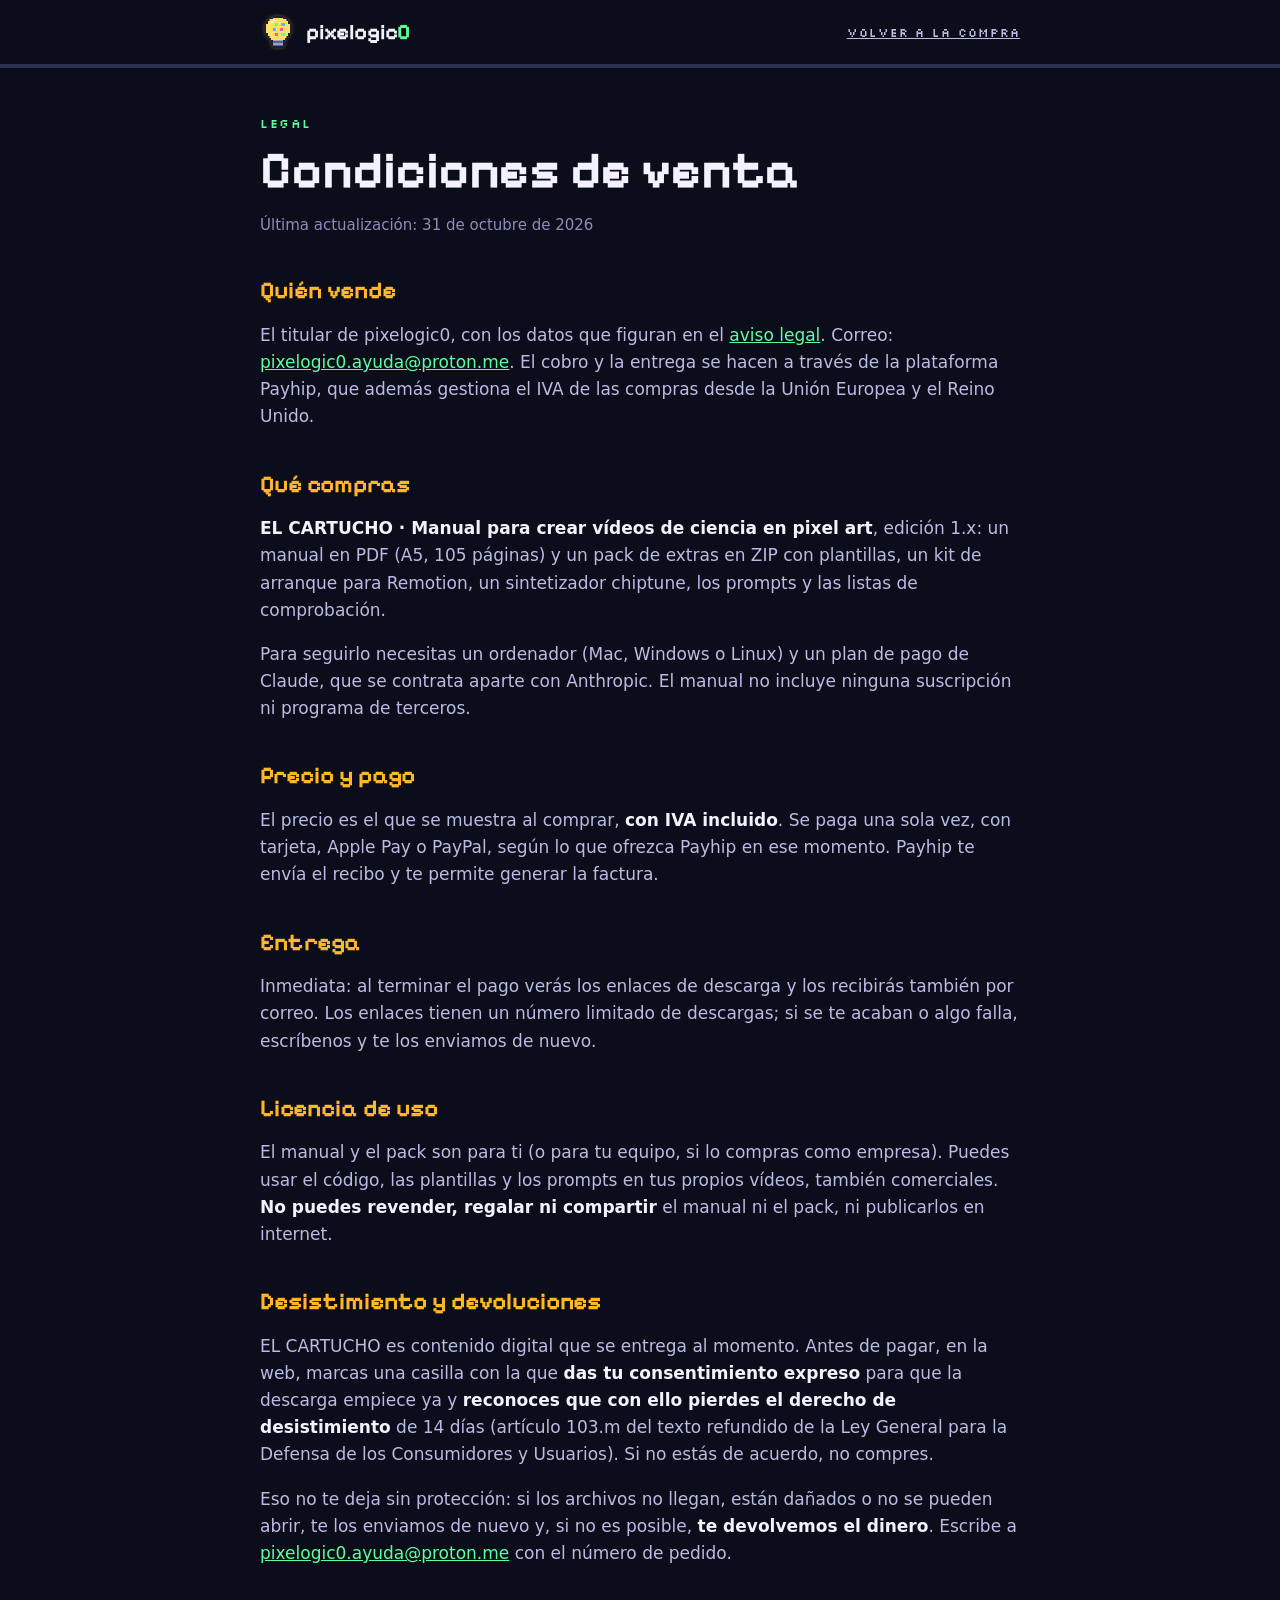
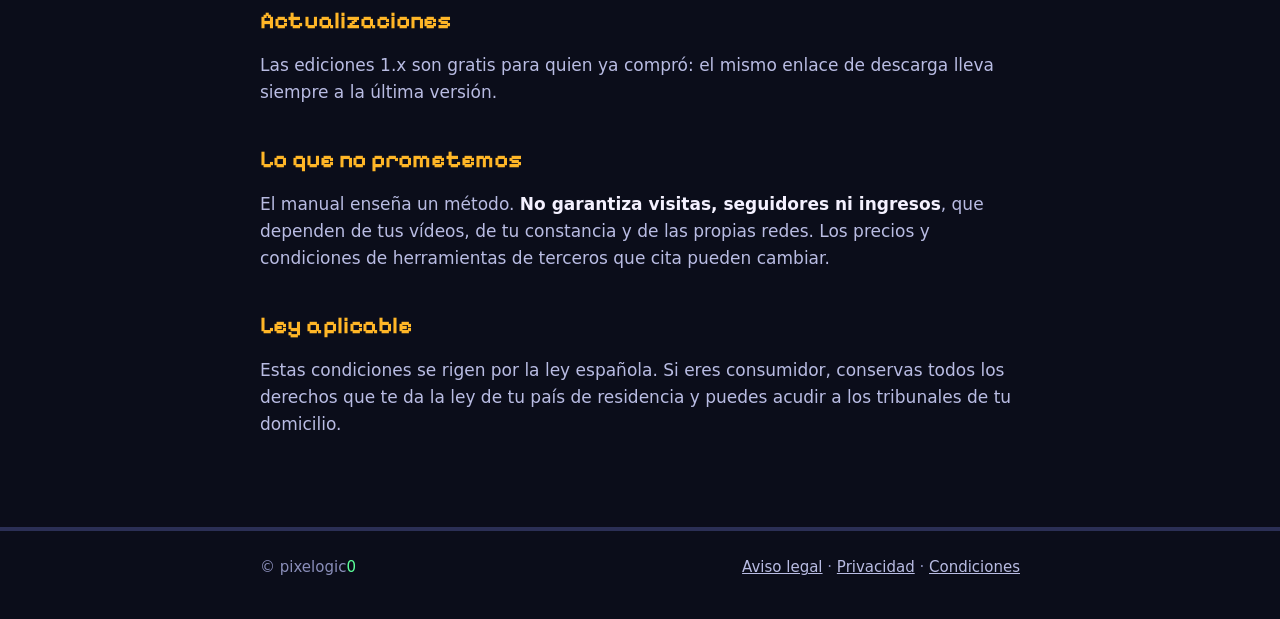
==== legal/condiciones.html @ f2aecf7c "Web de pixelogic0" ====
<!doctype html>
<html lang="es">
<head>
<meta charset="utf-8">
<meta name="viewport" content="width=device-width, initial-scale=1">
<title>Condiciones de venta · pixelogic0</title>
<link rel="icon" href="../media/favicon.png">
<link rel="stylesheet" href="../fuentes/fuentes.css">
<link rel="stylesheet" href="legal.css">
</head>
<body>
<header><div class="envoltura"><a class="logo" href="../index.html"><img src="../media/logo.png" alt=""><span>pixelogic<span class="cero">0</span></span></a><nav><a href="../index.html#comprar">Volver a la compra</a></nav></div></header>
<main class="envoltura">
  <p class="etq">Legal</p>
  <h1>Condiciones de venta</h1>
  <p class="fecha">Última actualización: 31 de octubre de 2026</p>

  <h2>Quién vende</h2>
  <p>El titular de pixelogic0, con los datos que figuran en el <a href="aviso-legal.html" rel="nofollow">aviso legal</a>. Correo: <a href="mailto:pixelogic0.ayuda@proton.me">pixelogic0.ayuda@proton.me</a>. El cobro y la entrega se hacen a través de la plataforma Payhip, que además gestiona el IVA de las compras desde la Unión Europea y el Reino Unido.</p>

  <h2>Qué compras</h2>
  <p><b>EL CARTUCHO · Manual para crear vídeos de ciencia en pixel art</b>, edición 1.x: un manual en PDF (A5, 105 páginas) y un pack de extras en ZIP con plantillas, un kit de arranque para Remotion, un sintetizador chiptune, los prompts y las listas de comprobación.</p>
  <p>Para seguirlo necesitas un ordenador (Mac, Windows o Linux) y un plan de pago de Claude, que se contrata aparte con Anthropic. El manual no incluye ninguna suscripción ni programa de terceros.</p>

  <h2>Precio y pago</h2>
  <p>El precio es el que se muestra al comprar, <b>con IVA incluido</b>. Se paga una sola vez, con tarjeta, Apple Pay o PayPal, según lo que ofrezca Payhip en ese momento. Payhip te envía el recibo y te permite generar la factura.</p>

  <h2>Entrega</h2>
  <p>Inmediata: al terminar el pago verás los enlaces de descarga y los recibirás también por correo. Los enlaces tienen un número limitado de descargas; si se te acaban o algo falla, escríbenos y te los enviamos de nuevo.</p>

  <h2>Licencia de uso</h2>
  <p>El manual y el pack son para ti (o para tu equipo, si lo compras como empresa). Puedes usar el código, las plantillas y los prompts en tus propios vídeos, también comerciales. <b>No puedes revender, regalar ni compartir</b> el manual ni el pack, ni publicarlos en internet.</p>

  <h2 id="devoluciones">Desistimiento y devoluciones</h2>
  <p>EL CARTUCHO es contenido digital que se entrega al momento. Antes de pagar, en la web, marcas una casilla con la que <b>das tu consentimiento expreso</b> para que la descarga empiece ya y <b>reconoces que con ello pierdes el derecho de desistimiento</b> de 14 días (artículo 103.m del texto refundido de la Ley General para la Defensa de los Consumidores y Usuarios). Si no estás de acuerdo, no compres.</p>
  <p>Eso no te deja sin protección: si los archivos no llegan, están dañados o no se pueden abrir, te los enviamos de nuevo y, si no es posible, <b>te devolvemos el dinero</b>. Escribe a <a href="mailto:pixelogic0.ayuda@proton.me">pixelogic0.ayuda@proton.me</a> con el número de pedido.</p>

  <h2>Actualizaciones</h2>
  <p>Las ediciones 1.x son gratis para quien ya compró: el mismo enlace de descarga lleva siempre a la última versión.</p>

  <h2>Lo que no prometemos</h2>
  <p>El manual enseña un método. <b>No garantiza visitas, seguidores ni ingresos</b>, que dependen de tus vídeos, de tu constancia y de las propias redes. Los precios y condiciones de herramientas de terceros que cita pueden cambiar.</p>

  <h2>Ley aplicable</h2>
  <p>Estas condiciones se rigen por la ley española. Si eres consumidor, conservas todos los derechos que te da la ley de tu país de residencia y puedes acudir a los tribunales de tu domicilio.</p>
</main>
<footer><div class="envoltura"><span>© pixelogic<span class="verde">0</span></span><span><a href="aviso-legal.html" rel="nofollow">Aviso legal</a> · <a href="privacidad.html">Privacidad</a> · <a href="condiciones.html">Condiciones</a></span></div></footer>
</body>
</html>
---- fuentes/fuentes.css ----
/* Fuentes pixel con licencia SIL OFL 1.1 (ver OFL_*.txt), alojadas aquí para no enviar datos a terceros. */
@font-face {  font-family: 'Pixelify Sans';  font-style: normal;  font-weight: 400 700;  font-display: swap;  src: url(PixelifySans-400-latin-ext.woff2) format('woff2');  unicode-range: U+0100-02BA, U+02BD-02C5, U+02C7-02CC, U+02CE-02D7, U+02DD-02FF, U+0304, U+0308, U+0329, U+1D00-1DBF, U+1E00-1E9F, U+1EF2-1EFF, U+2020, U+20A0-20AB, U+20AD-20C4, U+2113, U+2C60-2C7F, U+A720-A7FF; }
@font-face {  font-family: 'Pixelify Sans';  font-style: normal;  font-weight: 400 700;  font-display: swap;  src: url(PixelifySans-400-latin.woff2) format('woff2');  unicode-range: U+0000-00FF, U+0131, U+0152-0153, U+02BB-02BC, U+02C6, U+02DA, U+02DC, U+0304, U+0308, U+0329, U+2000-206F, U+20AC, U+2122, U+2191, U+2193, U+2212, U+2215, U+FEFF, U+FFFD; }
@font-face {  font-family: 'Silkscreen';  font-style: normal;  font-weight: 400;  font-display: swap;  src: url(Silkscreen-400-latin-ext.woff2) format('woff2');  unicode-range: U+0100-02BA, U+02BD-02C5, U+02C7-02CC, U+02CE-02D7, U+02DD-02FF, U+0304, U+0308, U+0329, U+1D00-1DBF, U+1E00-1E9F, U+1EF2-1EFF, U+2020, U+20A0-20AB, U+20AD-20C4, U+2113, U+2C60-2C7F, U+A720-A7FF; }
@font-face {  font-family: 'Silkscreen';  font-style: normal;  font-weight: 400;  font-display: swap;  src: url(Silkscreen-400-latin.woff2) format('woff2');  unicode-range: U+0000-00FF, U+0131, U+0152-0153, U+02BB-02BC, U+02C6, U+02DA, U+02DC, U+0304, U+0308, U+0329, U+2000-206F, U+20AC, U+2122, U+2191, U+2193, U+2212, U+2215, U+FEFF, U+FFFD; }
@font-face {  font-family: 'VT323';  font-style: normal;  font-weight: 400;  font-display: swap;  src: url(VT323-400-latin-ext.woff2) format('woff2');  unicode-range: U+0100-02BA, U+02BD-02C5, U+02C7-02CC, U+02CE-02D7, U+02DD-02FF, U+0304, U+0308, U+0329, U+1D00-1DBF, U+1E00-1E9F, U+1EF2-1EFF, U+2020, U+20A0-20AB, U+20AD-20C4, U+2113, U+2C60-2C7F, U+A720-A7FF; }
@font-face {  font-family: 'VT323';  font-style: normal;  font-weight: 400;  font-display: swap;  src: url(VT323-400-latin.woff2) format('woff2');  unicode-range: U+0000-00FF, U+0131, U+0152-0153, U+02BB-02BC, U+02C6, U+02DA, U+02DC, U+0304, U+0308, U+0329, U+2000-206F, U+20AC, U+2122, U+2191, U+2193, U+2212, U+2215, U+FEFF, U+FFFD; }
---- legal/legal.css ----
/* Páginas legales de pixelogic0: mismo aire que la landing, texto en letra normal para leerlo bien. */
:root { --noche: #0b0d1a; --tinta: #141833; --borde: #2b2f55; --nieve: #f4f1ff; --gris: #b9bce3; --verde: #5cff9a; --ambar: #ffb627; }
* { box-sizing: border-box; }
html { background: var(--noche); }
body { margin: 0; background: var(--noche); color: var(--nieve); font: 400 17px/1.6 system-ui, -apple-system, "Segoe UI", Roboto, sans-serif; }
.envoltura { width: min(760px, 100% - 32px); margin-inline: auto; }
header { border-bottom: 4px solid var(--borde); }
header .envoltura { display: flex; align-items: center; justify-content: space-between; gap: 16px; min-height: 64px; }
.logo { display: inline-flex; align-items: center; gap: 10px; color: var(--nieve); text-decoration: none; font: 700 22px/1 "Pixelify Sans", monospace; }
.logo img { width: 36px; height: 36px; image-rendering: pixelated; }
.logo .cero, .verde { color: var(--verde); }
nav a { color: var(--gris); font: 400 12px/1 "Silkscreen", monospace; letter-spacing: .08em; text-transform: uppercase; }
main { padding: 48px 0 72px; }
.etq { font: 400 13px/1.2 "Silkscreen", monospace; letter-spacing: .12em; text-transform: uppercase; color: var(--verde); margin: 0 0 12px; }
h1 { font: 700 clamp(34px, 6vw, 52px)/1.05 "Pixelify Sans", monospace; margin: 0 0 12px; }
h2 { font: 700 24px/1.15 "Pixelify Sans", monospace; margin: 40px 0 10px; color: var(--ambar); }
p, li { color: var(--gris); }
b, strong { color: var(--nieve); }
a { color: var(--verde); }
.fecha { color: #8a8eba; font-size: 15px; }
.hueco { background: #3a2f00; color: #ffe066; padding: 0 4px; font-family: ui-monospace, Consolas, monospace; font-size: .92em; }
.borrador { margin: 0 0 32px; padding: 14px 18px; background: #2a1d00; color: #ffe8a8; box-shadow: 0 -4px 0 0 var(--ambar), 0 4px 0 0 var(--ambar), -4px 0 0 0 var(--ambar), 4px 0 0 0 var(--ambar); }
.borrador b { color: var(--ambar); }
table { width: 100%; border-collapse: collapse; margin: 12px 0; font-size: 16px; }
th, td { text-align: left; vertical-align: top; padding: 8px 10px; border-bottom: 2px solid var(--borde); color: var(--gris); }
th { color: var(--nieve); font-weight: 600; width: 34%; }
footer { border-top: 4px solid var(--borde); padding: 24px 0 40px; color: #8a8eba; font-size: 15px; }
footer .envoltura { display: flex; flex-wrap: wrap; gap: 8px 20px; justify-content: space-between; }
footer a { color: var(--gris); }
:focus-visible { outline: 4px solid var(--ambar); outline-offset: 3px; }
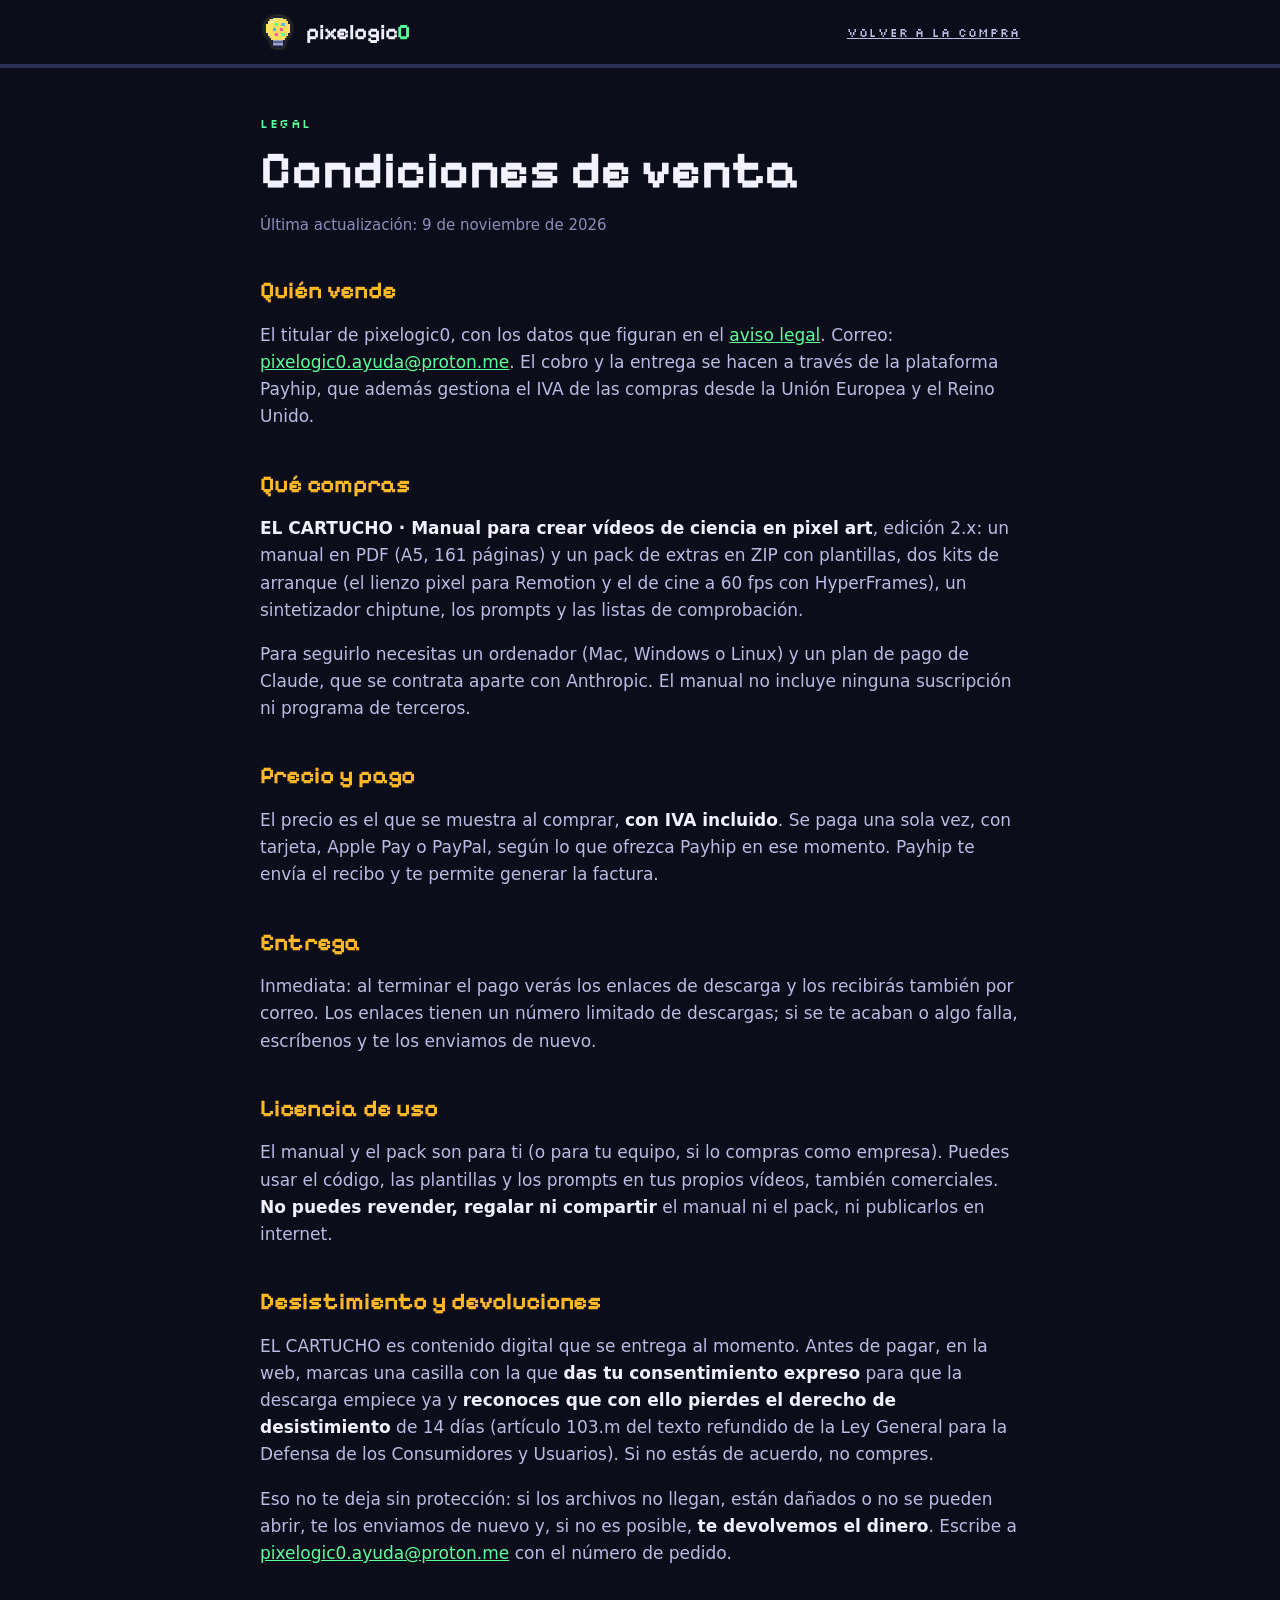
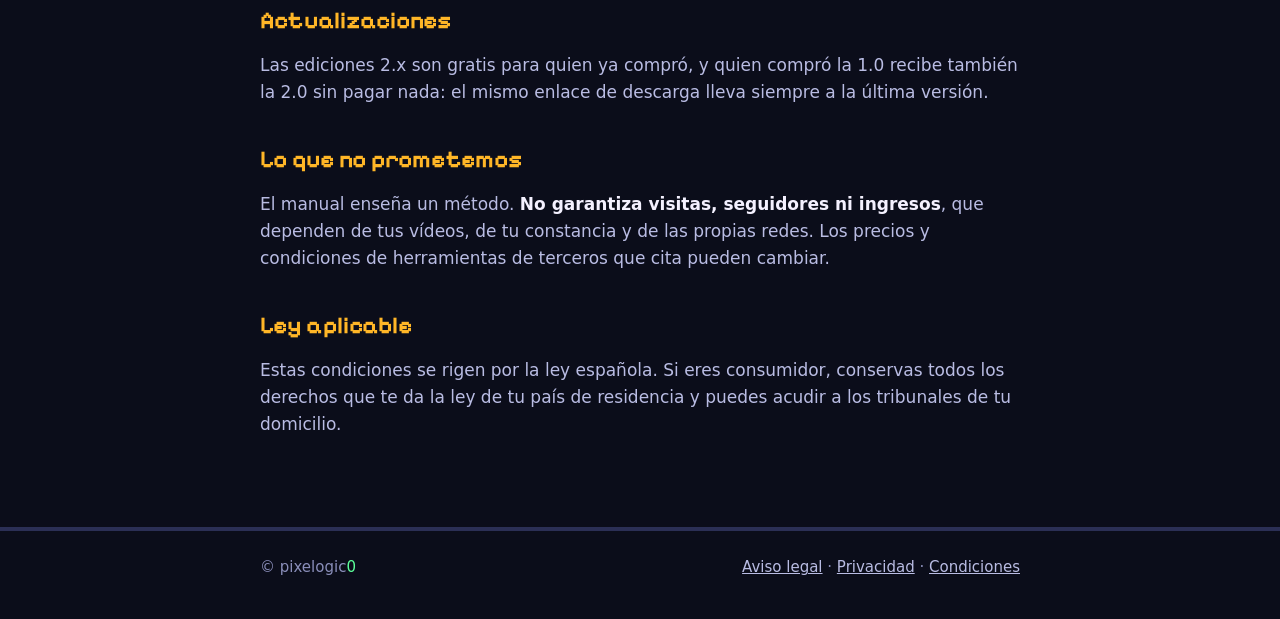
==== commit 40374047: "EL CARTUCHO 2.0 en la web española y condiciones 2.x Co-Authored-By: Claude Opus 5.5 <noreply@anthro" ====
--- a/legal/condiciones.html
+++ b/legal/condiciones.html
@@ -13,13 +13,13 @@
 <main class="envoltura">
   <p class="etq">Legal</p>
   <h1>Condiciones de venta</h1>
-  <p class="fecha">Última actualización: 31 de octubre de 2026</p>
+  <p class="fecha">Última actualización: 9 de noviembre de 2026</p>
 
   <h2>Quién vende</h2>
   <p>El titular de pixelogic0, con los datos que figuran en el <a href="aviso-legal.html" rel="nofollow">aviso legal</a>. Correo: <a href="mailto:pixelogic0.ayuda@proton.me">pixelogic0.ayuda@proton.me</a>. El cobro y la entrega se hacen a través de la plataforma Payhip, que además gestiona el IVA de las compras desde la Unión Europea y el Reino Unido.</p>
 
   <h2>Qué compras</h2>
-  <p><b>EL CARTUCHO · Manual para crear vídeos de ciencia en pixel art</b>, edición 1.x: un manual en PDF (A5, 105 páginas) y un pack de extras en ZIP con plantillas, un kit de arranque para Remotion, un sintetizador chiptune, los prompts y las listas de comprobación.</p>
+  <p><b>EL CARTUCHO · Manual para crear vídeos de ciencia en pixel art</b>, edición 2.x: un manual en PDF (A5, 161 páginas) y un pack de extras en ZIP con plantillas, dos kits de arranque (el lienzo pixel para Remotion y el de cine a 60 fps con HyperFrames), un sintetizador chiptune, los prompts y las listas de comprobación.</p>
   <p>Para seguirlo necesitas un ordenador (Mac, Windows o Linux) y un plan de pago de Claude, que se contrata aparte con Anthropic. El manual no incluye ninguna suscripción ni programa de terceros.</p>
 
   <h2>Precio y pago</h2>
@@ -36,7 +36,7 @@
   <p>Eso no te deja sin protección: si los archivos no llegan, están dañados o no se pueden abrir, te los enviamos de nuevo y, si no es posible, <b>te devolvemos el dinero</b>. Escribe a <a href="mailto:pixelogic0.ayuda@proton.me">pixelogic0.ayuda@proton.me</a> con el número de pedido.</p>
 
   <h2>Actualizaciones</h2>
-  <p>Las ediciones 1.x son gratis para quien ya compró: el mismo enlace de descarga lleva siempre a la última versión.</p>
+  <p>Las ediciones 2.x son gratis para quien ya compró, y quien compró la 1.0 recibe también la 2.0 sin pagar nada: el mismo enlace de descarga lleva siempre a la última versión.</p>
 
   <h2>Lo que no prometemos</h2>
   <p>El manual enseña un método. <b>No garantiza visitas, seguidores ni ingresos</b>, que dependen de tus vídeos, de tu constancia y de las propias redes. Los precios y condiciones de herramientas de terceros que cita pueden cambiar.</p>
